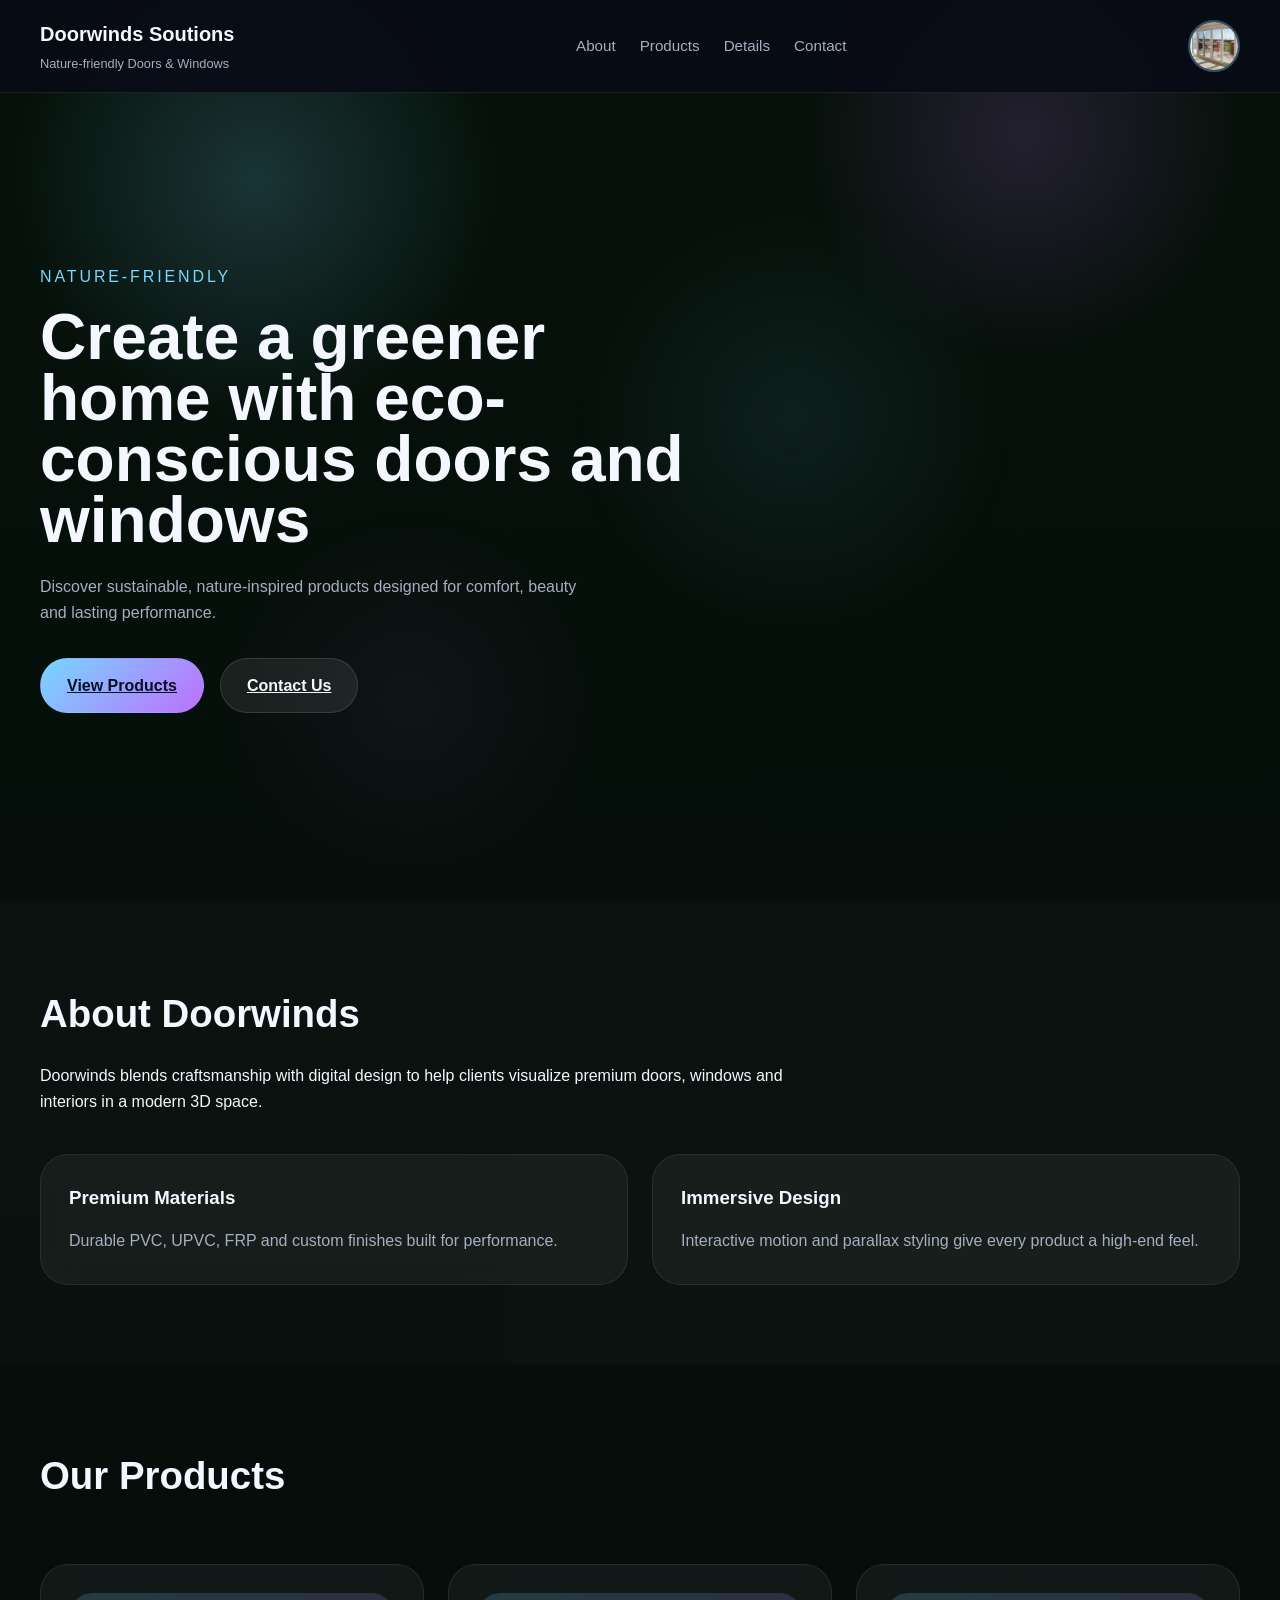
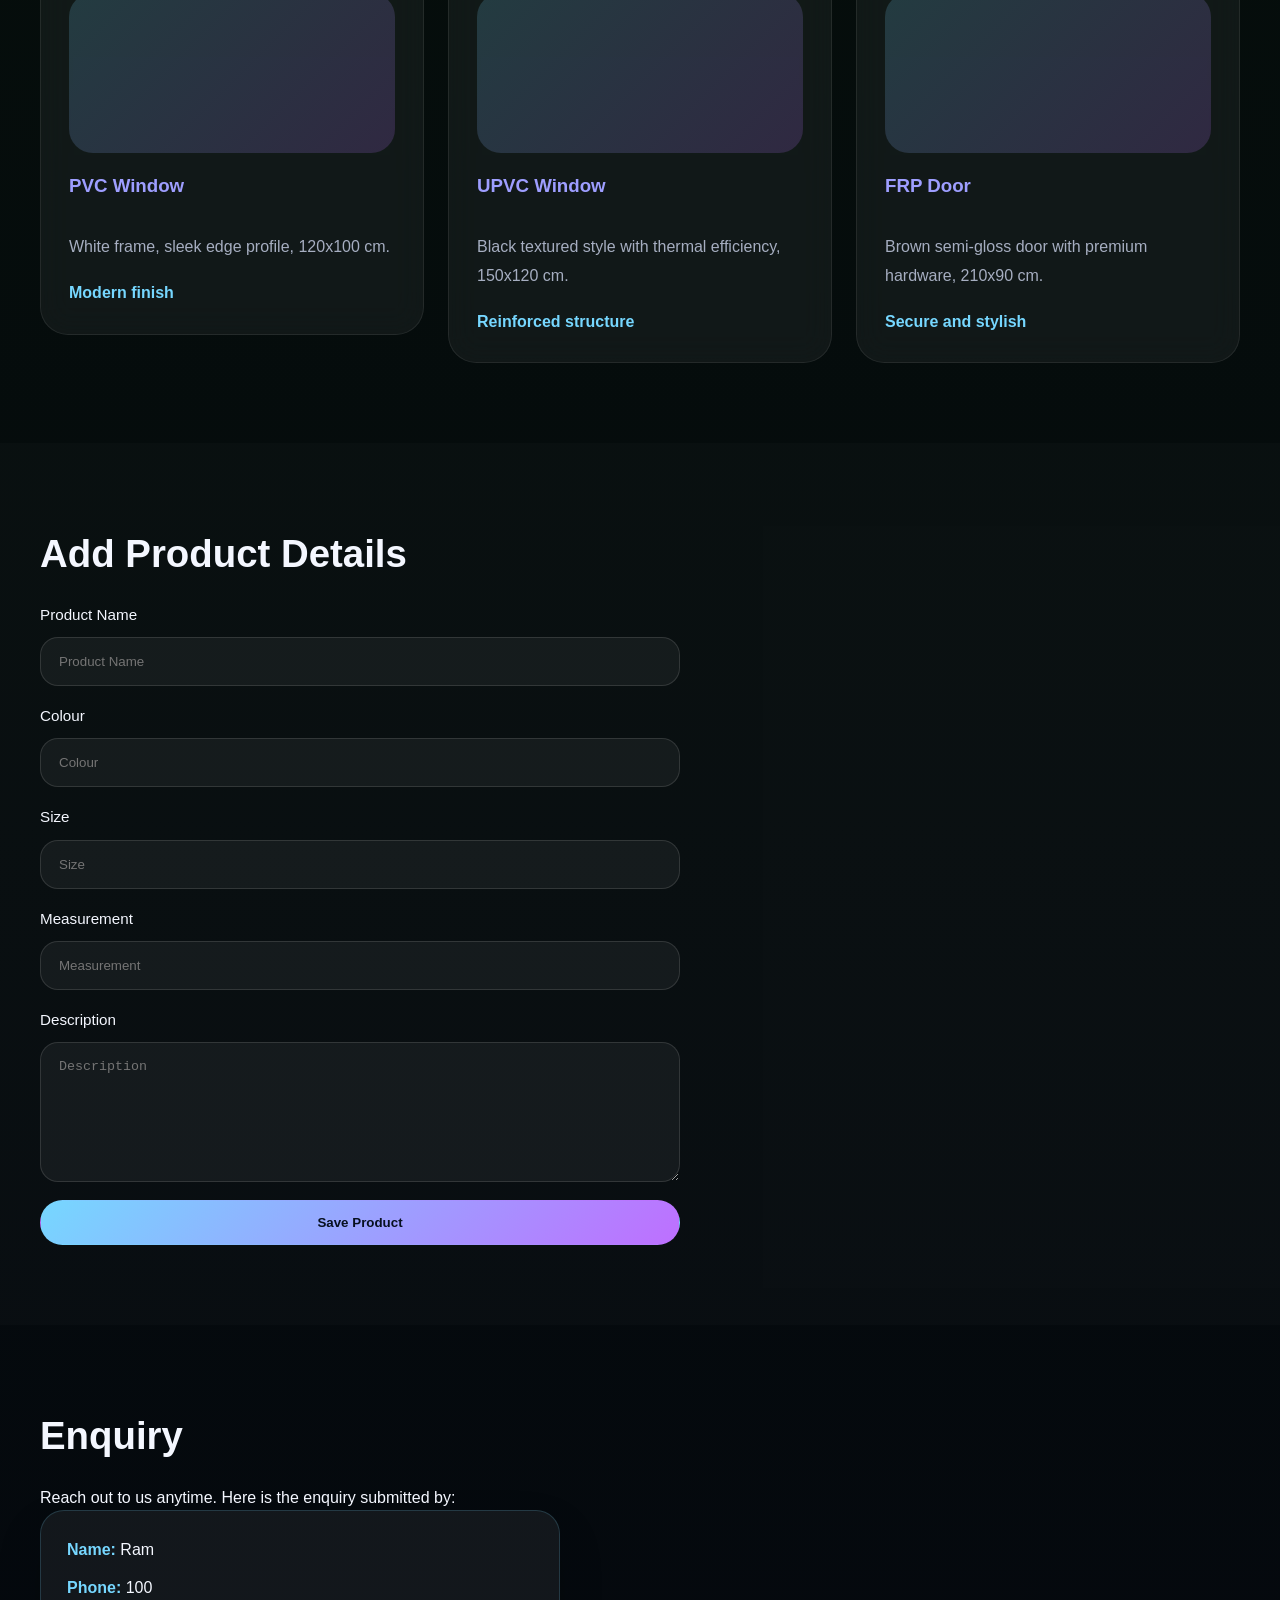
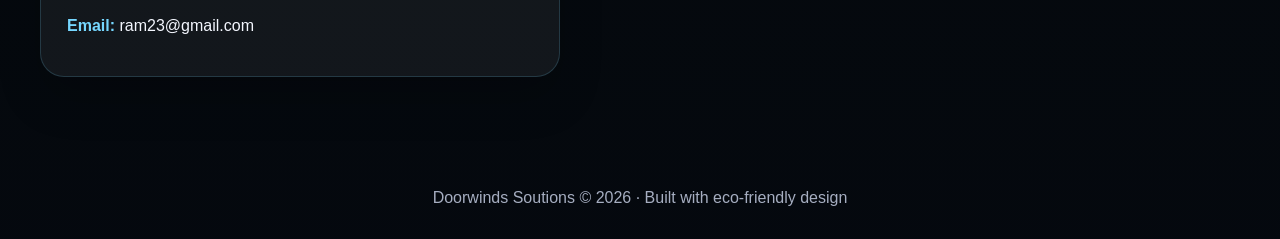
==== index.html @ 12e2d7cf "Initial commit: Doorwinds website with images" ====
<!DOCTYPE html>
<html lang="en">
<head>
  <meta charset="UTF-8">
  <meta name="viewport" content="width=device-width, initial-scale=1.0">
  <title>Doorwinds Soutions</title>
  <link rel="stylesheet" href="style.css">
</head>
<body>
  <header class="topbar">
    <div class="brand">
      <span>Doorwinds Soutions</span>
      <small>Nature-friendly Doors & Windows</small>
    </div>
    <nav>
      <a href="#about">About</a>
      <a href="#products">Products</a>
      <a href="#details">Details</a>
      <a href="#contact">Contact</a>
    </nav>
    <div class="header-image">
      <img src="upvc.jpg" alt="Profile image">
    </div>
  </header>

  <main>
    <section class="hero" id="home">
      <div class="hero-content">
        <p>Nature-friendly</p>
        <h1>Create a greener home with eco-conscious doors and windows</h1>
        <p class="hero-copy">Discover sustainable, nature-inspired products designed for comfort, beauty and lasting performance.</p>
        <div class="hero-actions">
          <a href="#products" class="button primary">View Products</a>
          <a href="#details" class="button secondary">Contact Us</a>
        </div>
      </div>
    </section>

    <section class="panel" id="about">
      <div class="panel-text">
        <h2>About Doorwinds</h2>
        <p>Doorwinds blends craftsmanship with digital design to help clients visualize premium doors, windows and interiors in a modern 3D space.</p>
      </div>
      <div class="panel-cards">
        <article class="info-card">
          <h3>Premium Materials</h3>
          <p>Durable PVC, UPVC, FRP and custom finishes built for performance.</p>
        </article>
        <article class="info-card">
          <h3>Immersive Design</h3>
          <p>Interactive motion and parallax styling give every product a high-end feel.</p>
        </article>
      </div>
    </section>

    <section class="panel" id="products">
      <h2>Our Products</h2>
      <div class="product-grid">
        <a class="product-card-link" href="product-details.html#pvc-window">
          <article class="product-card">
            <div class="product-surface"></div>
            <h3>PVC Window</h3>
            <p>White frame, sleek edge profile, 120x100 cm.</p>
            <span>Modern finish</span>
          </article>
        </a>
        <a class="product-card-link" href="product-details.html#upvc-window">
          <article class="product-card">
            <div class="product-surface"></div>
            <h3>UPVC Window</h3>
            <p>Black textured style with thermal efficiency, 150x120 cm.</p>
            <span>Reinforced structure</span>
          </article>
        </a>
        <a class="product-card-link" href="product-details.html#frp-door">
          <article class="product-card">
            <div class="product-surface"></div>
            <h3>FRP Door</h3>
            <p>Brown semi-gloss door with premium hardware, 210x90 cm.</p>
            <span>Secure and stylish</span>
          </article>
        </a>
      </div>
    </section>

    <section class="panel" id="details">
      <div class="form-panel">
        <h2>Add Product Details</h2>
        <form>
          <label>
            Product Name
            <input type="text" placeholder="Product Name">
          </label>
          <label>
            Colour
            <input type="text" placeholder="Colour">
          </label>
          <label>
            Size
            <input type="text" placeholder="Size">
          </label>
          <label>
            Measurement
            <input type="text" placeholder="Measurement">
          </label>
          <label>
            Description
            <textarea placeholder="Description"></textarea>
          </label>
          <button type="submit" class="button primary">Save Product</button>
        </form>
      </div>
    </section>

    <section class="panel" id="enquiry">
      <div class="form-panel">
        <h2>Enquiry</h2>
        <p>Reach out to us anytime. Here is the enquiry submitted by:</p>
        <div class="enquiry-card">
          <p><strong>Name:</strong> Ram</p>
          <p><strong>Phone:</strong> 100</p>
          <p><strong>Email:</strong> ram23@gmail.com</p>
        </div>
      </div>
    </section>
  </main>

  <footer id="contact">
    <p>Doorwinds Soutions © 2026 · Built with eco-friendly design</p>
  </footer>
</body>
</html>
---- style.css ----
﻿* {
  margin: 0;
  padding: 0;
  box-sizing: border-box;
}

:root {
  color-scheme: dark;
  font-family: Inter, Arial, sans-serif;
  --bg: #090b14;
  --bg-soft: rgba(24, 28, 46, 0.85);
  --text: #f4f7ff;
  --muted: #a6aec1;
  --primary: #76d7ff;
  --primary-soft: rgba(118, 215, 255, 0.18);
  --accent: #be6fff;
}

body {
  min-height: 100vh;
  background: linear-gradient(180deg, rgba(4, 17, 8, 0.86), rgba(4, 8, 14, 0.96)),
    url("https://images.unsplash.com/photo-1501785888041-af3ef285b470?auto=format&fit=crop&w=1600&q=80") center/cover fixed no-repeat;
  color: var(--text);
  line-height: 1.6;
}

body::before {
  content: "";
  position: fixed;
  inset: 0;
  background: radial-gradient(circle at 20% 20%, rgba(118, 215, 255, 0.18), transparent 20%),
    radial-gradient(circle at 80% 15%, rgba(190, 111, 255, 0.16), transparent 18%);
  pointer-events: none;
}

.topbar {
  position: sticky;
  top: 0;
  z-index: 20;
  display: flex;
  justify-content: space-between;
  align-items: center;
  padding: 18px 40px;
  background: rgba(8, 11, 22, 0.88);
  backdrop-filter: blur(18px);
  border-bottom: 1px solid rgba(255, 255, 255, 0.08);
}

.brand span {
  font-size: 1.25rem;
  font-weight: 700;
}

.brand small {
  display: block;
  margin-top: 4px;
  color: var(--muted);
  font-size: 0.8rem;
}

nav {
  display: flex;
  gap: 24px;
  flex-wrap: wrap;
}

nav a {
  color: var(--muted);
  text-decoration: none;
  font-size: 0.95rem;
  transition: color 0.2s ease;
}

.header-image {
  display: flex;
  align-items: center;
  justify-content: center;
}

.header-image img {
  width: 52px;
  height: 52px;
  border-radius: 50%;
  object-fit: cover;
  border: 2px solid rgba(118, 215, 255, 0.34);
}

nav a:hover {
  color: var(--text);
}

main {
  overflow: hidden;
}

.hero {
  display: grid;
  grid-template-columns: 1fr;
  gap: 24px;
  align-items: center;
  min-height: calc(100vh - 90px);
  padding: 60px 40px 80px;
  position: relative;
}

.hero::after {
  content: "";
  position: absolute;
  inset: 0;
  pointer-events: none;
  background: radial-gradient(circle at 62% 40%, rgba(118, 215, 255, 0.08), transparent 24%),
    radial-gradient(circle at 32% 75%, rgba(190, 111, 255, 0.06), transparent 18%);
}

.hero-content {
  position: relative;
  z-index: 1;
  max-width: 720px;
}

.hero p:first-of-type {
  color: var(--primary);
  text-transform: uppercase;
  letter-spacing: 0.18em;
  margin-bottom: 18px;
}

.hero h1 {
  font-size: clamp(3rem, 5vw, 5.5rem);
  line-height: 0.95;
  max-width: 680px;
  margin-bottom: 24px;
}

.hero-copy {
  max-width: 560px;
  color: var(--muted);
  margin-bottom: 32px;
}

.hero-actions {
  display: flex;
  gap: 16px;
  flex-wrap: wrap;
}

.button {
  display: inline-flex;
  align-items: center;
  justify-content: center;
  padding: 14px 26px;
  border-radius: 999px;
  font-weight: 600;
  border: 1px solid transparent;
  transition: transform 0.25s ease, background-color 0.25s ease, border-color 0.25s ease;
}

.button:hover {
  transform: translateY(-1px);
}

.primary {
  background: linear-gradient(135deg, var(--primary), var(--accent));
  color: #07101f;
}

.secondary {
  background: rgba(255, 255, 255, 0.08);
  border-color: rgba(255, 255, 255, 0.12);
  color: var(--text);
}

  }
  50% {
    transform: rotateX(-20deg) rotateY(395deg);
  }
  100% {
    transform: rotateX(-20deg) rotateY(35deg);
  }
}
.face.back   { transform: rotateY(180deg) translateZ(180px); }
.face.right  { transform: rotateY(90deg) translateZ(180px); }
.face.left   { transform: rotateY(-90deg) translateZ(180px); }
.face.top    { transform: rotateX(90deg) translateZ(180px); }
.face.bottom { transform: rotateX(-90deg) translateZ(180px); }

.glow {
  position: absolute;
  inset: 40px;
  border-radius: 40px;
  background: radial-gradient(circle, rgba(118, 215, 255, 0.2), transparent 55%);
  filter: blur(30px);
  pointer-events: none;
}

.panel {
  padding: 80px 40px;
  display: grid;
  gap: 40px;
  position: relative;
}

.panel:nth-of-type(even) {
  background: rgba(255, 255, 255, 0.02);
}

.panel h2 {
  font-size: clamp(2rem, 3vw, 3rem);
  margin-bottom: 18px;
}

.panel-text {
  max-width: 760px;
}

.panel-cards {
  display: grid;
  gap: 24px;
  grid-template-columns: repeat(auto-fit, minmax(240px, 1fr));
}

.info-card,
.product-card {
  background: rgba(255, 255, 255, 0.05);
  border: 1px solid rgba(255, 255, 255, 0.08);
  border-radius: 28px;
  padding: 28px;
  backdrop-filter: blur(16px);
  transition: transform 0.3s ease, border-color 0.3s ease, box-shadow 0.3s ease;
}

.info-card:hover,
.product-card:hover {
  transform: translateY(-10px);
  border-color: rgba(118, 215, 255, 0.28);
  box-shadow: 0 30px 60px rgba(5, 6, 17, 0.3);
}

.info-card h3,
.product-card h3 {
  margin-bottom: 14px;
}

.info-card p,
.product-card p {
  color: var(--muted);
  line-height: 1.8;
}

.product-grid {
  display: grid;
  grid-template-columns: repeat(auto-fit, minmax(240px, 1fr));
  gap: 24px;
}

.product-card {
  min-height: 260px;
  display: grid;
  gap: 18px;
}

.product-surface {
  height: 160px;
  border-radius: 24px;
  background: linear-gradient(135deg, rgba(118, 215, 255, 0.18), rgba(190, 111, 255, 0.18));
}

.product-card span {
  display: inline-block;
  color: var(--primary);
  font-weight: 700;
}

.form-panel {
  max-width: 640px;
}

.form-panel form {
  display: grid;
  gap: 18px;
}

label {
  display: grid;
  gap: 10px;
  color: var(--text);
  font-size: 0.95rem;
}

input,
textarea {
  width: 100%;
  border: 1px solid rgba(255, 255, 255, 0.12);
  background: rgba(255, 255, 255, 0.05);
  border-radius: 18px;
  color: var(--text);
  padding: 16px 18px;
  resize: vertical;
}

textarea {
  min-height: 140px;
}

.enquiry-card {
  background: rgba(255, 255, 255, 0.06);
  border: 1px solid rgba(118, 215, 255, 0.18);
  border-radius: 24px;
  padding: 26px;
  max-width: 520px;
  color: var(--text);
  box-shadow: 0 22px 44px rgba(0, 0, 0, 0.18);
}

.enquiry-card p {
  margin-bottom: 12px;
  font-size: 1rem;
}

.enquiry-card p strong {
  color: var(--primary);
}

input:focus,
textarea:focus {
  outline: 1px solid rgba(118, 215, 255, 0.45);
  outline-offset: 2px;
}

footer {
  padding: 28px 40px;
  text-align: center;
  color: var(--muted);
}

@media (max-width: 980px) {
  .hero {
    grid-template-columns: 1fr;
    padding-top: 36px;
  }

  .hero-actions {
    justify-content: stretch;
  }
}

@media (max-width: 680px) {
  .topbar {
    flex-direction: column;
    gap: 16px;
    padding: 20px;
  }

  .hero {
    padding: 40px 20px 60px;
  }

  .scene {
    min-height: 420px;
  }

  nav {
    justify-content: center;
  }
}

.product-card-link {
  text-decoration: none;
}

.detail-panel {
  max-width: 880px;
  margin: 0 auto;
}

.detail-panel h3 {
  font-size: 2rem;
  margin-bottom: 16px;
}

.detail-panel p,
.detail-panel ul {
  color: var(--muted);
  line-height: 1.8;
}

.detail-panel ul {
  margin-top: 14px;
  padding-left: 20px;
}

.detail-panel li {
  margin-bottom: 10px;
}

.detail-panel .button.secondary {
  padding: 12px 24px;
}
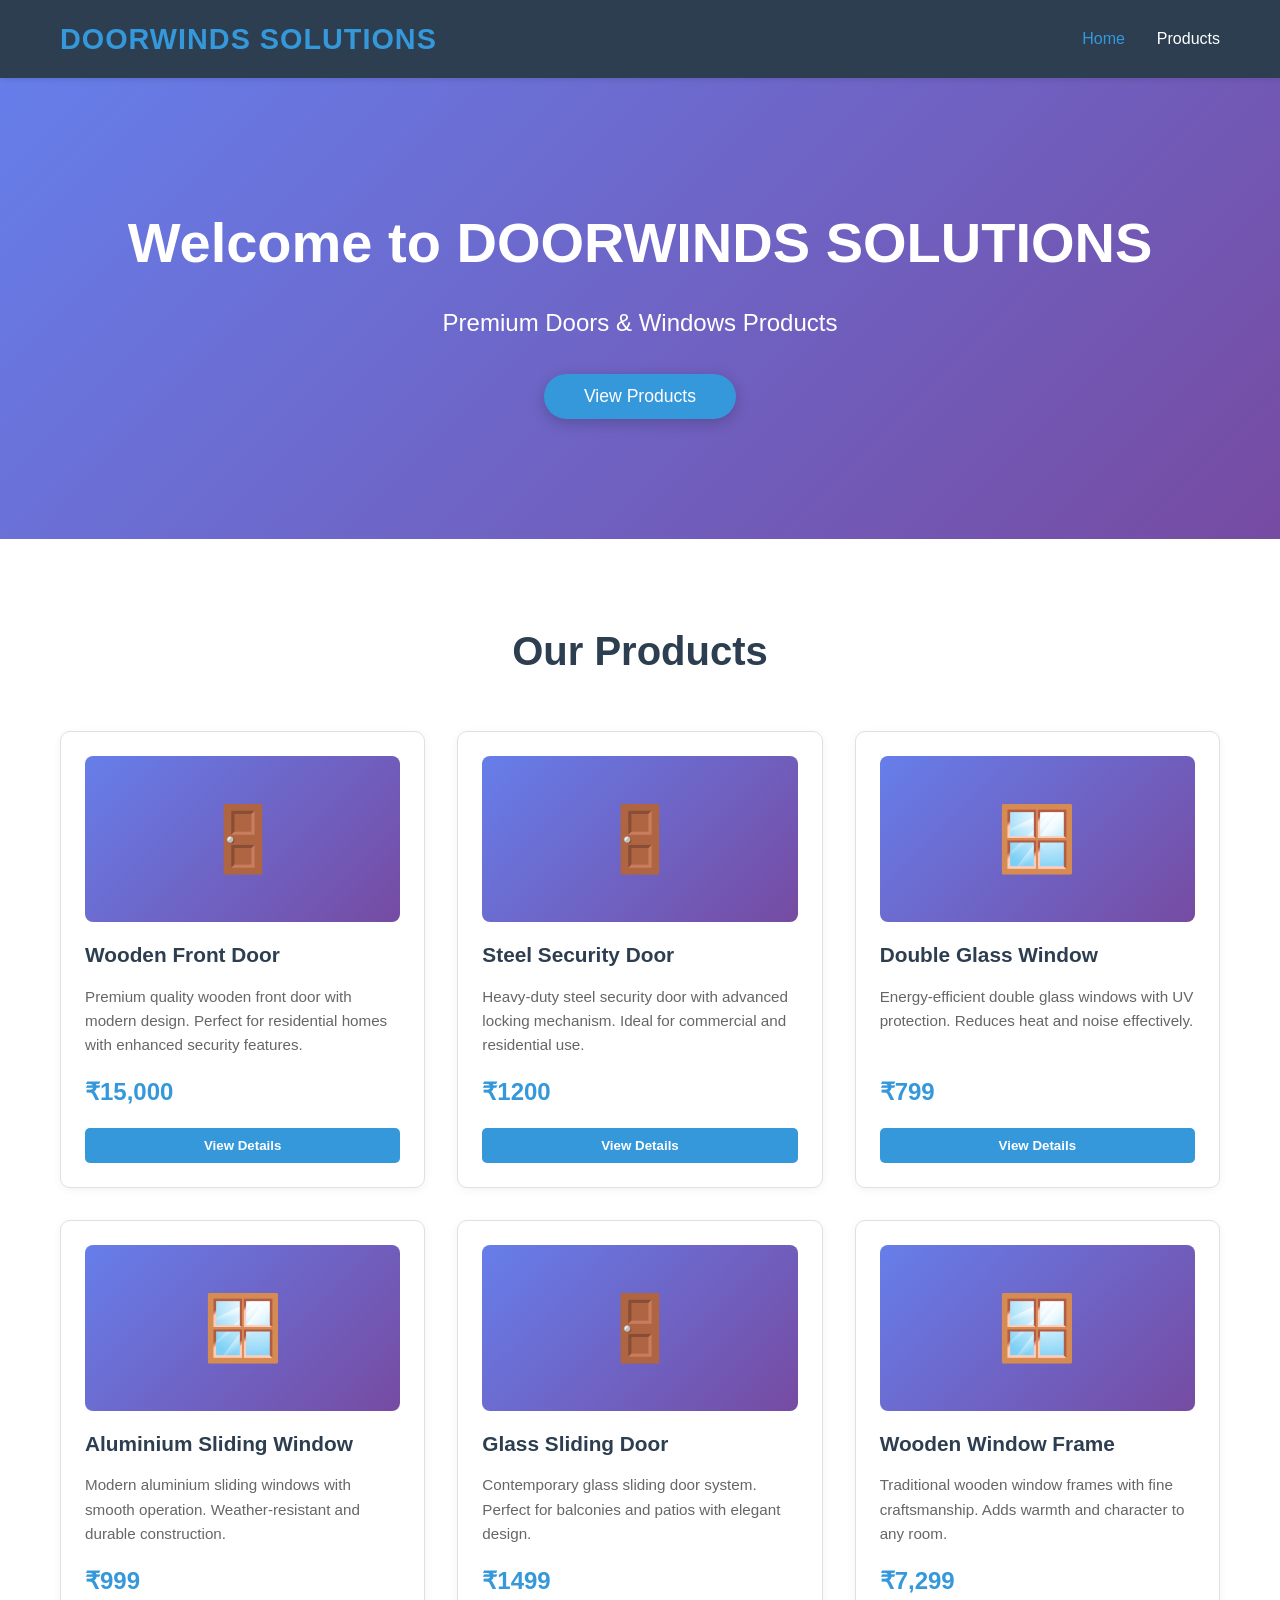
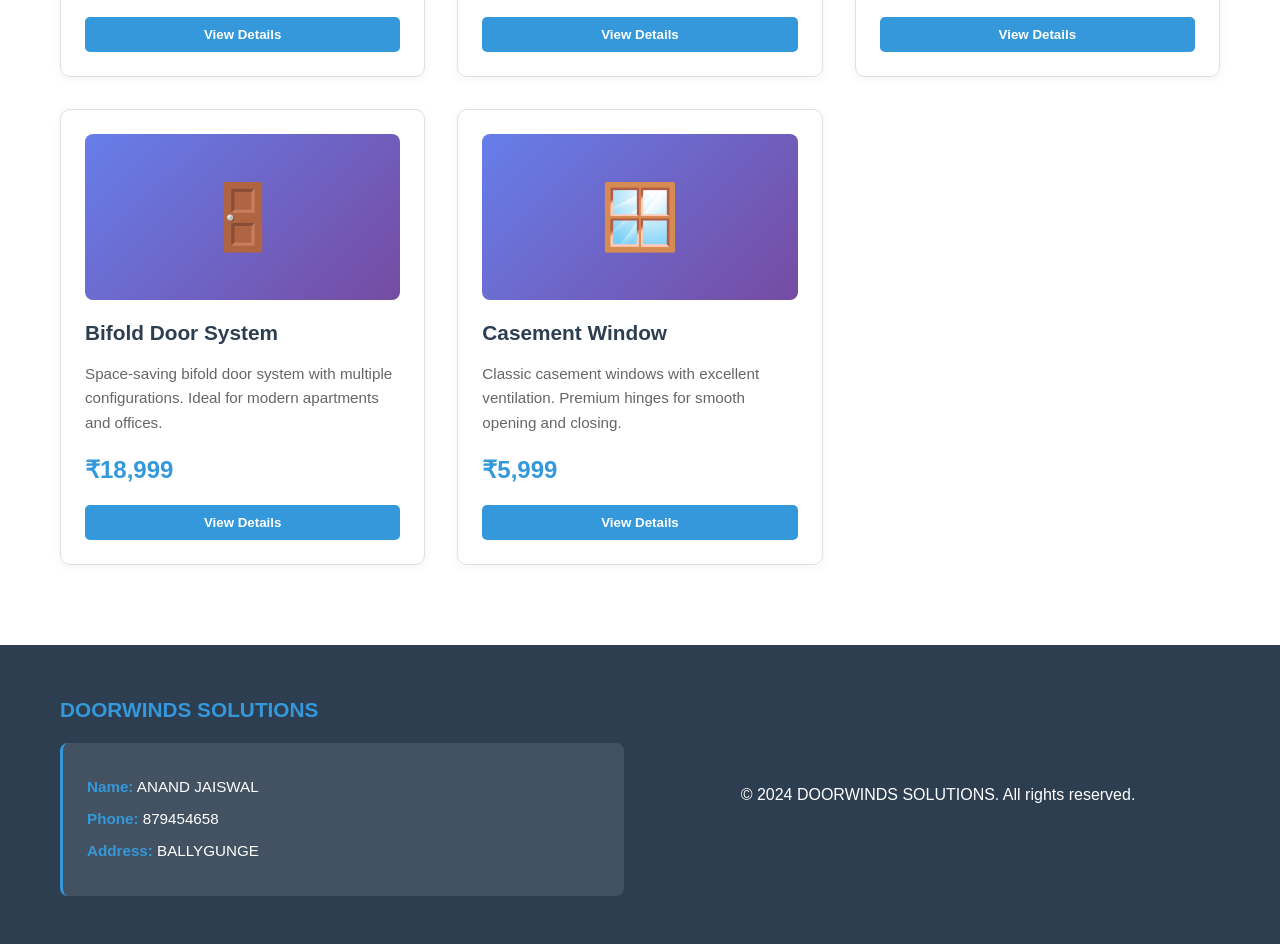
==== commit 5ea1b586: "Initial commit: DOORWINDS SOLUTIONS website with products catalog" ====
--- a/index.html
+++ b/index.html
@@ -1,132 +1,132 @@
 <!DOCTYPE html>
 <html lang="en">
 <head>
-  <meta charset="UTF-8">
-  <meta name="viewport" content="width=device-width, initial-scale=1.0">
-  <title>Doorwinds Soutions</title>
-  <link rel="stylesheet" href="style.css">
+    <meta charset="UTF-8">
+    <meta name="viewport" content="width=device-width, initial-scale=1.0">
+    <title>DOORWINDS SOLUTIONS - Products</title>
+    <link rel="stylesheet" href="style.css">
 </head>
 <body>
-  <header class="topbar">
-    <div class="brand">
-      <span>Doorwinds Soutions</span>
-      <small>Nature-friendly Doors & Windows</small>
-    </div>
-    <nav>
-      <a href="#about">About</a>
-      <a href="#products">Products</a>
-      <a href="#details">Details</a>
-      <a href="#contact">Contact</a>
+    <!-- Navigation Bar -->
+    <nav class="navbar">
+        <div class="container">
+            <div class="logo">DOORWINDS SOLUTIONS</div>
+            <ul class="nav-menu">
+                <li><a href="#home" class="nav-link active">Home</a></li>
+                <li><a href="#products" class="nav-link">Products</a></li>
+            </ul>
+            <div class="hamburger">
+                <span></span>
+                <span></span>
+                <span></span>
+            </div>
+        </div>
     </nav>
-    <div class="header-image">
-      <img src="upvc.jpg" alt="Profile image">
-    </div>
-  </header>
 
-  <main>
-    <section class="hero" id="home">
-      <div class="hero-content">
-        <p>Nature-friendly</p>
-        <h1>Create a greener home with eco-conscious doors and windows</h1>
-        <p class="hero-copy">Discover sustainable, nature-inspired products designed for comfort, beauty and lasting performance.</p>
-        <div class="hero-actions">
-          <a href="#products" class="button primary">View Products</a>
-          <a href="#details" class="button secondary">Contact Us</a>
+    <!-- Hero Section -->
+    <section id="home" class="hero">
+        <div class="hero-content">
+            <h1>Welcome to DOORWINDS SOLUTIONS</h1>
+            <p>Premium Doors & Windows Products</p>
+            <button class="cta-button">View Products</button>
         </div>
-      </div>
     </section>
 
-    <section class="panel" id="about">
-      <div class="panel-text">
-        <h2>About Doorwinds</h2>
-        <p>Doorwinds blends craftsmanship with digital design to help clients visualize premium doors, windows and interiors in a modern 3D space.</p>
-      </div>
-      <div class="panel-cards">
-        <article class="info-card">
-          <h3>Premium Materials</h3>
-          <p>Durable PVC, UPVC, FRP and custom finishes built for performance.</p>
-        </article>
-        <article class="info-card">
-          <h3>Immersive Design</h3>
-          <p>Interactive motion and parallax styling give every product a high-end feel.</p>
-        </article>
-      </div>
+    <!-- Products Section -->
+    <section id="products" class="products">
+        <div class="container">
+            <h2>Our Products</h2>
+            <div class="products-grid">
+                <!-- Product 1 -->
+                <div class="product-card">
+                    <div class="product-image">🚪</div>
+                    <h3>Wooden Front Door</h3>
+                    <p class="product-description">Premium quality wooden front door with modern design. Perfect for residential homes with enhanced security features.</p>
+                    <p class="product-price">₹15,000</p>
+                    <button class="product-btn">View Details</button>
+                </div>
+
+                <!-- Product 2 -->
+                <div class="product-card">
+                    <div class="product-image">🚪</div>
+                    <h3>Steel Security Door</h3>
+                    <p class="product-description">Heavy-duty steel security door with advanced locking mechanism. Ideal for commercial and residential use.</p>
+                    <p class="product-price">₹1200</p>
+                    <button class="product-btn">View Details</button>
+                </div>
+
+                <!-- Product 3 -->
+                <div class="product-card">
+                    <div class="product-image">🪟</div>
+                    <h3>Double Glass Window</h3>
+                    <p class="product-description">Energy-efficient double glass windows with UV protection. Reduces heat and noise effectively.</p>
+                    <p class="product-price">₹799</p>
+                    <button class="product-btn">View Details</button>
+                </div>
+
+                <!-- Product 4 -->
+                <div class="product-card">
+                    <div class="product-image">🪟</div>
+                    <h3>Aluminium Sliding Window</h3>
+                    <p class="product-description">Modern aluminium sliding windows with smooth operation. Weather-resistant and durable construction.</p>
+                    <p class="product-price">₹999</p>
+                    <button class="product-btn">View Details</button>
+                </div>
+
+                <!-- Product 5 -->
+                <div class="product-card">
+                    <div class="product-image">🚪</div>
+                    <h3>Glass Sliding Door</h3>
+                    <p class="product-description">Contemporary glass sliding door system. Perfect for balconies and patios with elegant design.</p>
+                    <p class="product-price">₹1499</p>
+                    <button class="product-btn">View Details</button>
+                </div>
+
+                <!-- Product 6 -->
+                <div class="product-card">
+                    <div class="product-image">🪟</div>
+                    <h3>Wooden Window Frame</h3>
+                    <p class="product-description">Traditional wooden window frames with fine craftsmanship. Adds warmth and character to any room.</p>
+                    <p class="product-price">₹7,299</p>
+                    <button class="product-btn">View Details</button>
+                </div>
+
+                <!-- Product 7 -->
+                <div class="product-card">
+                    <div class="product-image">🚪</div>
+                    <h3>Bifold Door System</h3>
+                    <p class="product-description">Space-saving bifold door system with multiple configurations. Ideal for modern apartments and offices.</p>
+                    <p class="product-price">₹18,999</p>
+                    <button class="product-btn">View Details</button>
+                </div>
+
+                <!-- Product 8 -->
+                <div class="product-card">
+                    <div class="product-image">🪟</div>
+                    <h3>Casement Window</h3>
+                    <p class="product-description">Classic casement windows with excellent ventilation. Premium hinges for smooth opening and closing.</p>
+                    <p class="product-price">₹5,999</p>
+                    <button class="product-btn">View Details</button>
+                </div>
+            </div>
+        </div>
     </section>
 
-    <section class="panel" id="products">
-      <h2>Our Products</h2>
-      <div class="product-grid">
-        <a class="product-card-link" href="product-details.html#pvc-window">
-          <article class="product-card">
-            <div class="product-surface"></div>
-            <h3>PVC Window</h3>
-            <p>White frame, sleek edge profile, 120x100 cm.</p>
-            <span>Modern finish</span>
-          </article>
-        </a>
-        <a class="product-card-link" href="product-details.html#upvc-window">
-          <article class="product-card">
-            <div class="product-surface"></div>
-            <h3>UPVC Window</h3>
-            <p>Black textured style with thermal efficiency, 150x120 cm.</p>
-            <span>Reinforced structure</span>
-          </article>
-        </a>
-        <a class="product-card-link" href="product-details.html#frp-door">
-          <article class="product-card">
-            <div class="product-surface"></div>
-            <h3>FRP Door</h3>
-            <p>Brown semi-gloss door with premium hardware, 210x90 cm.</p>
-            <span>Secure and stylish</span>
-          </article>
-        </a>
-      </div>
-    </section>
+    <!-- Footer -->
+    <footer class="footer">
+        <div class="container footer-content">
+            <div class="footer-info">
+                <h3>DOORWINDS SOLUTIONS</h3>
+                <div class="personal-details">
+                    <p><strong>Name:</strong> ANAND JAISWAL</p>
+                    <p><strong>Phone:</strong> 879454658</p>
+                    <p><strong>Address:</strong> BALLYGUNGE</p>
+                </div>
+            </div>
+            <p class="copyright">&copy; 2024 DOORWINDS SOLUTIONS. All rights reserved.</p>
+        </div>
+    </footer>
 
-    <section class="panel" id="details">
-      <div class="form-panel">
-        <h2>Add Product Details</h2>
-        <form>
-          <label>
-            Product Name
-            <input type="text" placeholder="Product Name">
-          </label>
-          <label>
-            Colour
-            <input type="text" placeholder="Colour">
-          </label>
-          <label>
-            Size
-            <input type="text" placeholder="Size">
-          </label>
-          <label>
-            Measurement
-            <input type="text" placeholder="Measurement">
-          </label>
-          <label>
-            Description
-            <textarea placeholder="Description"></textarea>
-          </label>
-          <button type="submit" class="button primary">Save Product</button>
-        </form>
-      </div>
-    </section>
-
-    <section class="panel" id="enquiry">
-      <div class="form-panel">
-        <h2>Enquiry</h2>
-        <p>Reach out to us anytime. Here is the enquiry submitted by:</p>
-        <div class="enquiry-card">
-          <p><strong>Name:</strong> Ram</p>
-          <p><strong>Phone:</strong> 100</p>
-          <p><strong>Email:</strong> ram23@gmail.com</p>
-        </div>
-      </div>
-    </section>
-  </main>
-
-  <footer id="contact">
-    <p>Doorwinds Soutions © 2026 · Built with eco-friendly design</p>
-  </footer>
+    <script src="script.js"></script>
 </body>
-</html>+</html>
--- a/style.css
+++ b/style.css
@@ -1,398 +1,349 @@
-﻿* {
-  margin: 0;
-  padding: 0;
-  box-sizing: border-box;
-}
-
-:root {
-  color-scheme: dark;
-  font-family: Inter, Arial, sans-serif;
-  --bg: #090b14;
-  --bg-soft: rgba(24, 28, 46, 0.85);
-  --text: #f4f7ff;
-  --muted: #a6aec1;
-  --primary: #76d7ff;
-  --primary-soft: rgba(118, 215, 255, 0.18);
-  --accent: #be6fff;
+﻿/* General Styles */
+* {
+    margin: 0;
+    padding: 0;
+    box-sizing: border-box;
 }
 
 body {
-  min-height: 100vh;
-  background: linear-gradient(180deg, rgba(4, 17, 8, 0.86), rgba(4, 8, 14, 0.96)),
-    url("https://images.unsplash.com/photo-1501785888041-af3ef285b470?auto=format&fit=crop&w=1600&q=80") center/cover fixed no-repeat;
-  color: var(--text);
-  line-height: 1.6;
-}
-
-body::before {
-  content: "";
-  position: fixed;
-  inset: 0;
-  background: radial-gradient(circle at 20% 20%, rgba(118, 215, 255, 0.18), transparent 20%),
-    radial-gradient(circle at 80% 15%, rgba(190, 111, 255, 0.16), transparent 18%);
-  pointer-events: none;
-}
-
-.topbar {
-  position: sticky;
-  top: 0;
-  z-index: 20;
-  display: flex;
-  justify-content: space-between;
-  align-items: center;
-  padding: 18px 40px;
-  background: rgba(8, 11, 22, 0.88);
-  backdrop-filter: blur(18px);
-  border-bottom: 1px solid rgba(255, 255, 255, 0.08);
-}
-
-.brand span {
-  font-size: 1.25rem;
-  font-weight: 700;
-}
-
-.brand small {
-  display: block;
-  margin-top: 4px;
-  color: var(--muted);
-  font-size: 0.8rem;
-}
-
-nav {
-  display: flex;
-  gap: 24px;
-  flex-wrap: wrap;
-}
-
-nav a {
-  color: var(--muted);
-  text-decoration: none;
-  font-size: 0.95rem;
-  transition: color 0.2s ease;
-}
-
-.header-image {
-  display: flex;
-  align-items: center;
-  justify-content: center;
-}
-
-.header-image img {
-  width: 52px;
-  height: 52px;
-  border-radius: 50%;
-  object-fit: cover;
-  border: 2px solid rgba(118, 215, 255, 0.34);
-}
-
-nav a:hover {
-  color: var(--text);
-}
-
-main {
-  overflow: hidden;
-}
-
+    font-family: 'Segoe UI', Tahoma, Geneva, Verdana, sans-serif;
+    line-height: 1.6;
+    color: #333;
+    background-color: #f8f9fa;
+}
+
+.container {
+    max-width: 1200px;
+    margin: 0 auto;
+    padding: 0 20px;
+}
+
+/* Navigation Bar */
+.navbar {
+    background-color: #2c3e50;
+    color: white;
+    padding: 1rem 0;
+    position: sticky;
+    top: 0;
+    z-index: 100;
+    box-shadow: 0 2px 5px rgba(0, 0, 0, 0.1);
+}
+
+.navbar .container {
+    display: flex;
+    justify-content: space-between;
+    align-items: center;
+}
+
+.logo {
+    font-size: 1.8rem;
+    font-weight: bold;
+    letter-spacing: 1px;
+    color: #3498db;
+}
+
+.nav-menu {
+    display: flex;
+    list-style: none;
+    gap: 2rem;
+}
+
+.nav-link {
+    color: white;
+    text-decoration: none;
+    transition: color 0.3s ease;
+    font-weight: 500;
+}
+
+.nav-link:hover,
+.nav-link.active {
+    color: #3498db;
+}
+
+.hamburger {
+    display: none;
+    flex-direction: column;
+    cursor: pointer;
+}
+
+.hamburger span {
+    width: 25px;
+    height: 3px;
+    background-color: white;
+    margin: 5px 0;
+    transition: 0.3s;
+}
+
+/* Hero Section */
 .hero {
-  display: grid;
-  grid-template-columns: 1fr;
-  gap: 24px;
-  align-items: center;
-  min-height: calc(100vh - 90px);
-  padding: 60px 40px 80px;
-  position: relative;
-}
-
-.hero::after {
-  content: "";
-  position: absolute;
-  inset: 0;
-  pointer-events: none;
-  background: radial-gradient(circle at 62% 40%, rgba(118, 215, 255, 0.08), transparent 24%),
-    radial-gradient(circle at 32% 75%, rgba(190, 111, 255, 0.06), transparent 18%);
-}
-
-.hero-content {
-  position: relative;
-  z-index: 1;
-  max-width: 720px;
-}
-
-.hero p:first-of-type {
-  color: var(--primary);
-  text-transform: uppercase;
-  letter-spacing: 0.18em;
-  margin-bottom: 18px;
-}
-
-.hero h1 {
-  font-size: clamp(3rem, 5vw, 5.5rem);
-  line-height: 0.95;
-  max-width: 680px;
-  margin-bottom: 24px;
-}
-
-.hero-copy {
-  max-width: 560px;
-  color: var(--muted);
-  margin-bottom: 32px;
-}
-
-.hero-actions {
-  display: flex;
-  gap: 16px;
-  flex-wrap: wrap;
-}
-
-.button {
-  display: inline-flex;
-  align-items: center;
-  justify-content: center;
-  padding: 14px 26px;
-  border-radius: 999px;
-  font-weight: 600;
-  border: 1px solid transparent;
-  transition: transform 0.25s ease, background-color 0.25s ease, border-color 0.25s ease;
-}
-
-.button:hover {
-  transform: translateY(-1px);
-}
-
-.primary {
-  background: linear-gradient(135deg, var(--primary), var(--accent));
-  color: #07101f;
-}
-
-.secondary {
-  background: rgba(255, 255, 255, 0.08);
-  border-color: rgba(255, 255, 255, 0.12);
-  color: var(--text);
-}
-
-  }
-  50% {
-    transform: rotateX(-20deg) rotateY(395deg);
-  }
-  100% {
-    transform: rotateX(-20deg) rotateY(35deg);
-  }
-}
-.face.back   { transform: rotateY(180deg) translateZ(180px); }
-.face.right  { transform: rotateY(90deg) translateZ(180px); }
-.face.left   { transform: rotateY(-90deg) translateZ(180px); }
-.face.top    { transform: rotateX(90deg) translateZ(180px); }
-.face.bottom { transform: rotateX(-90deg) translateZ(180px); }
-
-.glow {
-  position: absolute;
-  inset: 40px;
-  border-radius: 40px;
-  background: radial-gradient(circle, rgba(118, 215, 255, 0.2), transparent 55%);
-  filter: blur(30px);
-  pointer-events: none;
-}
-
-.panel {
-  padding: 80px 40px;
-  display: grid;
-  gap: 40px;
-  position: relative;
-}
-
-.panel:nth-of-type(even) {
-  background: rgba(255, 255, 255, 0.02);
-}
-
-.panel h2 {
-  font-size: clamp(2rem, 3vw, 3rem);
-  margin-bottom: 18px;
-}
-
-.panel-text {
-  max-width: 760px;
-}
-
-.panel-cards {
-  display: grid;
-  gap: 24px;
-  grid-template-columns: repeat(auto-fit, minmax(240px, 1fr));
-}
-
-.info-card,
+    background: linear-gradient(135deg, #667eea 0%, #764ba2 100%);
+    color: white;
+    padding: 120px 20px;
+    text-align: center;
+}
+
+.hero-content h1 {
+    font-size: 3.5rem;
+    margin-bottom: 1rem;
+    animation: slideDown 0.8s ease-out;
+}
+
+.hero-content p {
+    font-size: 1.5rem;
+    margin-bottom: 2rem;
+    animation: slideUp 0.8s ease-out;
+}
+
+.cta-button {
+    background-color: #3498db;
+    color: white;
+    padding: 12px 40px;
+    font-size: 1.1rem;
+    border: none;
+    border-radius: 50px;
+    cursor: pointer;
+    transition: all 0.3s ease;
+    box-shadow: 0 4px 15px rgba(0, 0, 0, 0.2);
+}
+
+.cta-button:hover {
+    background-color: #2980b9;
+    transform: translateY(-3px);
+    box-shadow: 0 6px 20px rgba(0, 0, 0, 0.3);
+}
+
+/* Products Section */
+.products {
+    padding: 80px 20px;
+    background-color: white;
+}
+
+.products h2 {
+    text-align: center;
+    font-size: 2.5rem;
+    margin-bottom: 3rem;
+    color: #2c3e50;
+}
+
+.products-grid {
+    display: grid;
+    grid-template-columns: repeat(auto-fit, minmax(280px, 1fr));
+    gap: 2rem;
+}
+
 .product-card {
-  background: rgba(255, 255, 255, 0.05);
-  border: 1px solid rgba(255, 255, 255, 0.08);
-  border-radius: 28px;
-  padding: 28px;
-  backdrop-filter: blur(16px);
-  transition: transform 0.3s ease, border-color 0.3s ease, box-shadow 0.3s ease;
-}
-
-.info-card:hover,
+    background: white;
+    border: 1px solid #e0e0e0;
+    border-radius: 10px;
+    padding: 1.5rem;
+    transition: all 0.3s ease;
+    box-shadow: 0 2px 10px rgba(0, 0, 0, 0.05);
+    display: flex;
+    flex-direction: column;
+}
+
 .product-card:hover {
-  transform: translateY(-10px);
-  border-color: rgba(118, 215, 255, 0.28);
-  box-shadow: 0 30px 60px rgba(5, 6, 17, 0.3);
-}
-
-.info-card h3,
+    transform: translateY(-10px);
+    box-shadow: 0 10px 30px rgba(0, 0, 0, 0.1);
+    border-color: #3498db;
+}
+
+.product-image {
+    font-size: 4rem;
+    text-align: center;
+    margin-bottom: 1rem;
+    background: linear-gradient(135deg, #667eea 0%, #764ba2 100%);
+    padding: 2rem;
+    border-radius: 8px;
+}
+
 .product-card h3 {
-  margin-bottom: 14px;
-}
-
-.info-card p,
-.product-card p {
-  color: var(--muted);
-  line-height: 1.8;
-}
-
-.product-grid {
-  display: grid;
-  grid-template-columns: repeat(auto-fit, minmax(240px, 1fr));
-  gap: 24px;
-}
-
-.product-card {
-  min-height: 260px;
-  display: grid;
-  gap: 18px;
-}
-
-.product-surface {
-  height: 160px;
-  border-radius: 24px;
-  background: linear-gradient(135deg, rgba(118, 215, 255, 0.18), rgba(190, 111, 255, 0.18));
-}
-
-.product-card span {
-  display: inline-block;
-  color: var(--primary);
-  font-weight: 700;
-}
-
-.form-panel {
-  max-width: 640px;
-}
-
-.form-panel form {
-  display: grid;
-  gap: 18px;
-}
-
-label {
-  display: grid;
-  gap: 10px;
-  color: var(--text);
-  font-size: 0.95rem;
-}
-
-input,
-textarea {
-  width: 100%;
-  border: 1px solid rgba(255, 255, 255, 0.12);
-  background: rgba(255, 255, 255, 0.05);
-  border-radius: 18px;
-  color: var(--text);
-  padding: 16px 18px;
-  resize: vertical;
-}
-
-textarea {
-  min-height: 140px;
-}
-
-.enquiry-card {
-  background: rgba(255, 255, 255, 0.06);
-  border: 1px solid rgba(118, 215, 255, 0.18);
-  border-radius: 24px;
-  padding: 26px;
-  max-width: 520px;
-  color: var(--text);
-  box-shadow: 0 22px 44px rgba(0, 0, 0, 0.18);
-}
-
-.enquiry-card p {
-  margin-bottom: 12px;
-  font-size: 1rem;
-}
-
-.enquiry-card p strong {
-  color: var(--primary);
-}
-
-input:focus,
-textarea:focus {
-  outline: 1px solid rgba(118, 215, 255, 0.45);
-  outline-offset: 2px;
-}
-
-footer {
-  padding: 28px 40px;
-  text-align: center;
-  color: var(--muted);
-}
-
-@media (max-width: 980px) {
-  .hero {
-    grid-template-columns: 1fr;
-    padding-top: 36px;
-  }
-
-  .hero-actions {
-    justify-content: stretch;
-  }
-}
-
-@media (max-width: 680px) {
-  .topbar {
-    flex-direction: column;
-    gap: 16px;
-    padding: 20px;
-  }
-
-  .hero {
-    padding: 40px 20px 60px;
-  }
-
-  .scene {
-    min-height: 420px;
-  }
-
-  nav {
-    justify-content: center;
-  }
-}
-
-.product-card-link {
-  text-decoration: none;
-}
-
-.detail-panel {
-  max-width: 880px;
-  margin: 0 auto;
-}
-
-.detail-panel h3 {
-  font-size: 2rem;
-  margin-bottom: 16px;
-}
-
-.detail-panel p,
-.detail-panel ul {
-  color: var(--muted);
-  line-height: 1.8;
-}
-
-.detail-panel ul {
-  margin-top: 14px;
-  padding-left: 20px;
-}
-
-.detail-panel li {
-  margin-bottom: 10px;
-}
-
-.detail-panel .button.secondary {
-  padding: 12px 24px;
-}
+    color: #2c3e50;
+    margin-bottom: 0.8rem;
+    font-size: 1.3rem;
+}
+
+.product-description {
+    color: #666;
+    line-height: 1.6;
+    margin-bottom: 1rem;
+    font-size: 0.95rem;
+    flex-grow: 1;
+}
+
+.product-price {
+    font-size: 1.5rem;
+    font-weight: bold;
+    color: #3498db;
+    margin-bottom: 1rem;
+}
+
+.product-btn {
+    background-color: #3498db;
+    color: white;
+    padding: 10px 20px;
+    border: none;
+    border-radius: 5px;
+    cursor: pointer;
+    font-weight: bold;
+    transition: all 0.3s ease;
+    width: 100%;
+}
+
+.product-btn:hover {
+    background-color: #2980b9;
+    transform: translateY(-2px);
+}
+
+/* Footer */
+.footer {
+    background-color: #2c3e50;
+    color: white;
+    padding: 3rem 2rem;
+    text-align: center;
+}
+
+.footer .container {
+    display: flex;
+    justify-content: space-between;
+    align-items: center;
+    flex-wrap: wrap;
+    gap: 2rem;
+}
+
+.footer-content {
+    display: flex;
+    justify-content: space-between;
+    align-items: center;
+    flex-wrap: wrap;
+    gap: 2rem;
+}
+
+.footer-info {
+    text-align: left;
+    flex: 1;
+    min-width: 250px;
+}
+
+.footer-info h3 {
+    color: #3498db;
+    margin-bottom: 1rem;
+    font-size: 1.3rem;
+}
+
+.personal-details {
+    background: rgba(255, 255, 255, 0.1);
+    padding: 1.5rem;
+    border-radius: 8px;
+    border-left: 3px solid #3498db;
+}
+
+.personal-details p {
+    margin: 0.5rem 0;
+    font-size: 0.95rem;
+}
+
+.personal-details strong {
+    color: #3498db;
+}
+
+.copyright {
+    flex: 1;
+    text-align: center;
+}
+
+/* Animations */
+@keyframes slideDown {
+    from {
+        opacity: 0;
+        transform: translateY(-30px);
+    }
+    to {
+        opacity: 1;
+        transform: translateY(0);
+    }
+}
+
+@keyframes slideUp {
+    from {
+        opacity: 0;
+        transform: translateY(30px);
+    }
+    to {
+        opacity: 1;
+        transform: translateY(0);
+    }
+}
+
+/* Responsive Design */
+@media (max-width: 768px) {
+    .hamburger {
+        display: flex;
+    }
+
+    .nav-menu {
+        display: none;
+        position: absolute;
+        top: 60px;
+        left: 0;
+        right: 0;
+        background-color: #2c3e50;
+        flex-direction: column;
+        gap: 0;
+        padding: 2rem;
+        text-align: center;
+    }
+
+    .nav-menu.active {
+        display: flex;
+    }
+
+    .nav-link {
+        display: block;
+        padding: 1rem;
+    }
+
+    .hero-content h1 {
+        font-size: 2rem;
+    }
+
+    .hero-content p {
+        font-size: 1rem;
+    }
+
+    .products h2 {
+        font-size: 2rem;
+    }
+
+    .products-grid {
+        grid-template-columns: 1fr;
+    }
+
+    .footer-content {
+        flex-direction: column;
+        text-align: center;
+    }
+
+    .footer-info {
+        text-align: center;
+    }
+}
+
+@media (max-width: 480px) {
+    .products-grid {
+        grid-template-columns: 1fr;
+    }
+
+    .hero-content h1 {
+        font-size: 1.5rem;
+    }
+
+    .logo {
+        font-size: 1.2rem;
+    }
+
+    .product-image {
+        font-size: 3rem;
+        padding: 1.5rem;
+    }
+}
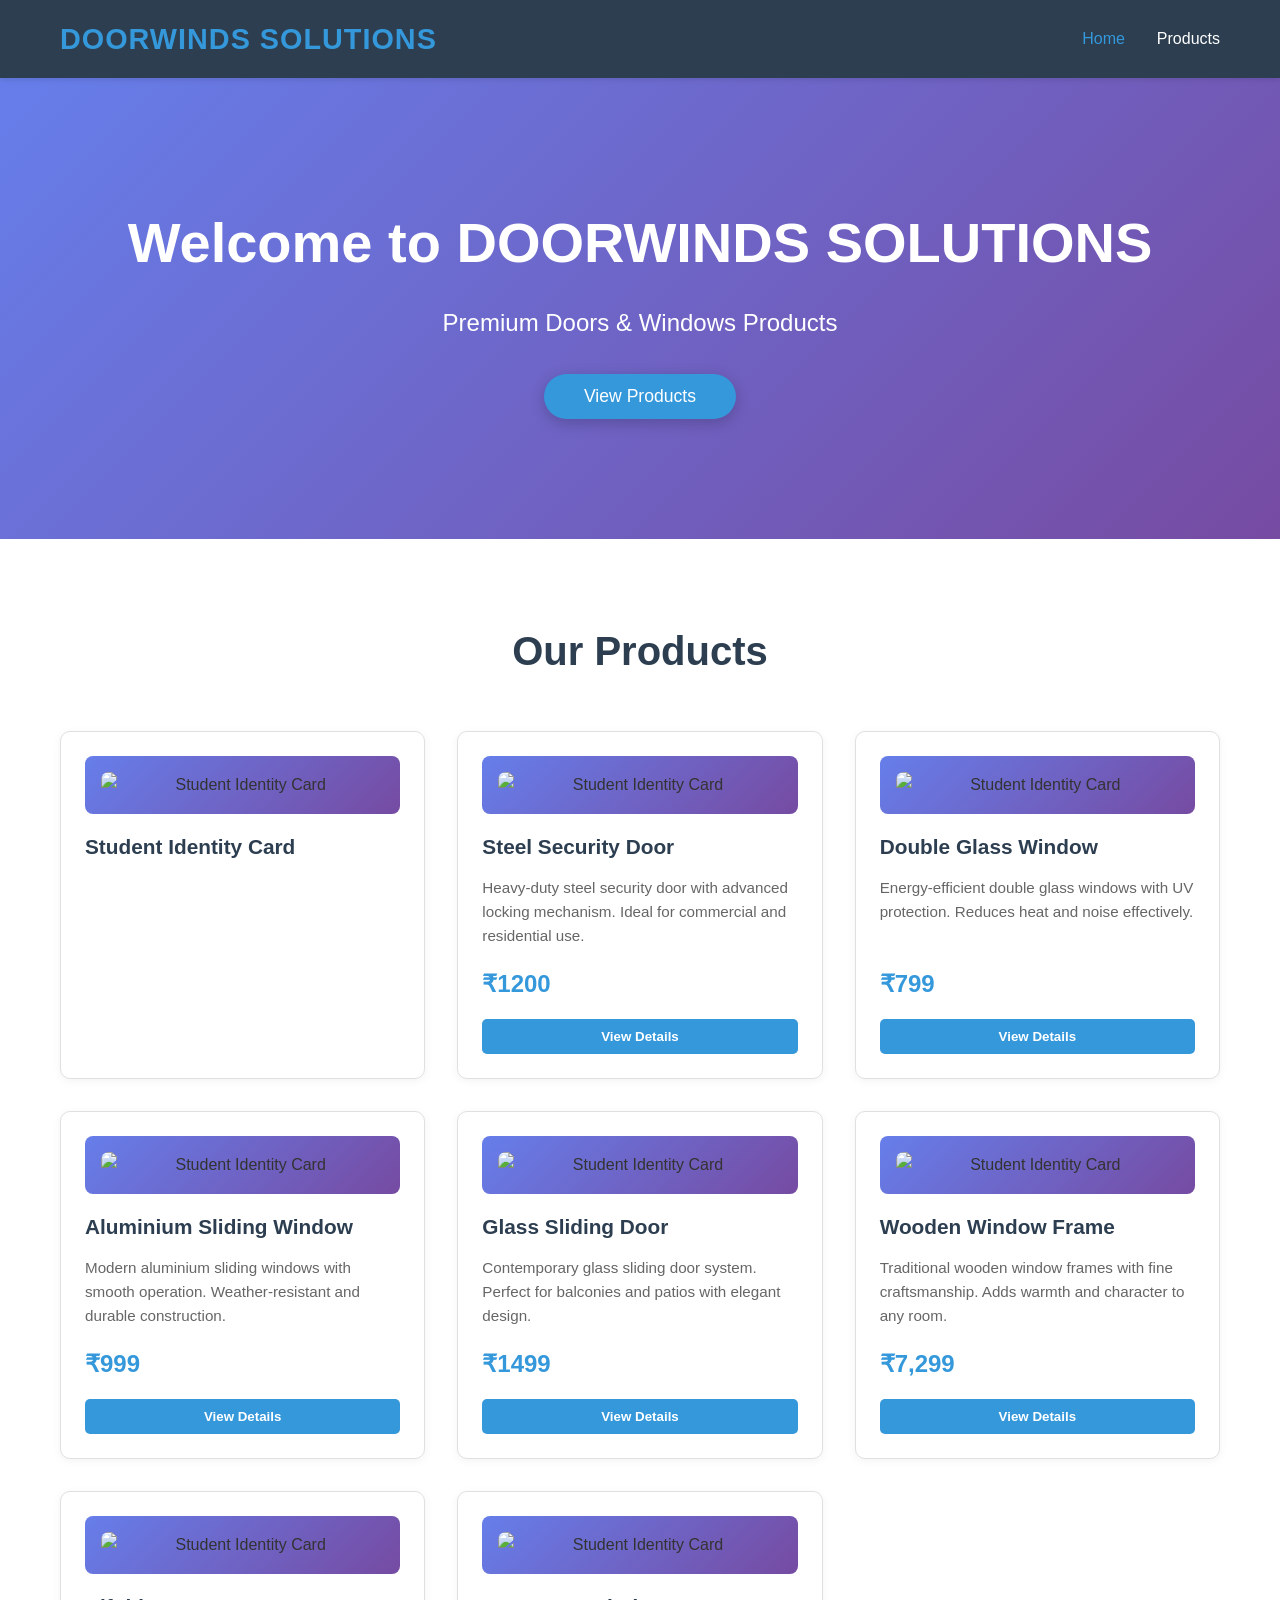
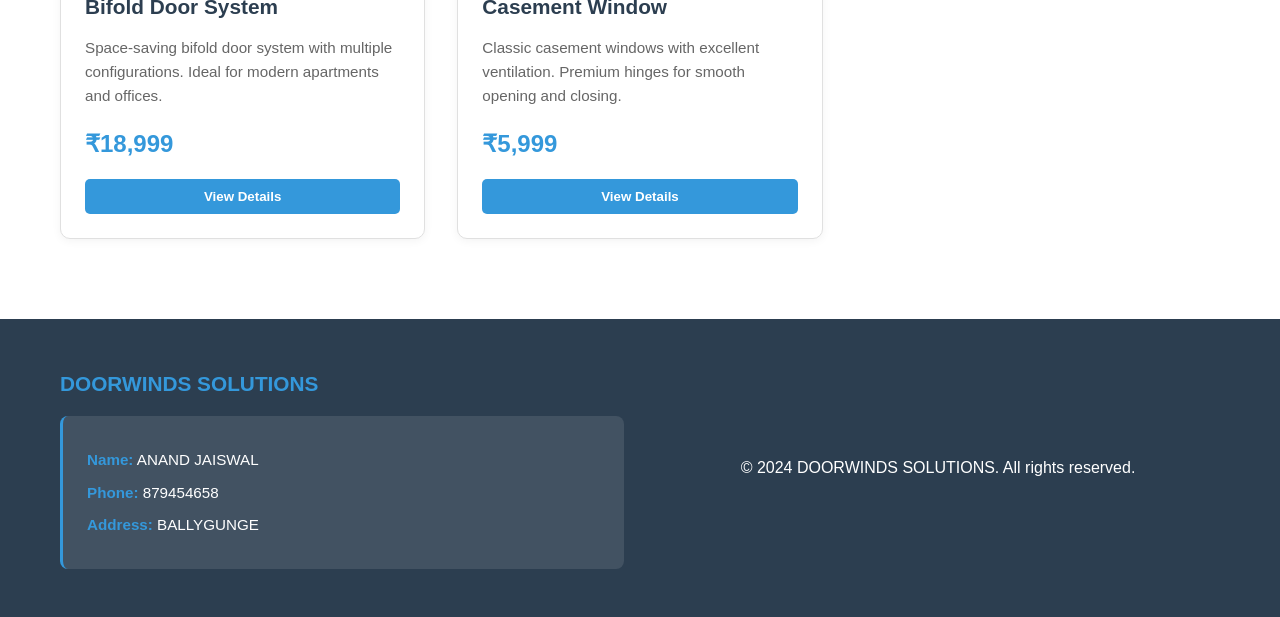
==== commit caf01fa7: "Update website files" ====
--- a/index.html
+++ b/index.html
@@ -39,16 +39,13 @@
             <div class="products-grid">
                 <!-- Product 1 -->
                 <div class="product-card">
-                    <div class="product-image">🚪</div>
-                    <h3>Wooden Front Door</h3>
-                    <p class="product-description">Premium quality wooden front door with modern design. Perfect for residential homes with enhanced security features.</p>
-                    <p class="product-price">₹15,000</p>
-                    <button class="product-btn">View Details</button>
+                    <div class="product-image"><img src="Student_ID.jpg" alt="Student Identity Card" /></div>
+                    <h3>Student Identity Card</h3>
                 </div>
 
                 <!-- Product 2 -->
                 <div class="product-card">
-                    <div class="product-image">🚪</div>
+                    <div class="product-image"><img src="Student_ID.jpg" alt="Student Identity Card" /></div>
                     <h3>Steel Security Door</h3>
                     <p class="product-description">Heavy-duty steel security door with advanced locking mechanism. Ideal for commercial and residential use.</p>
                     <p class="product-price">₹1200</p>
@@ -57,7 +54,7 @@
 
                 <!-- Product 3 -->
                 <div class="product-card">
-                    <div class="product-image">🪟</div>
+                    <div class="product-image"><img src="Student_ID.jpg" alt="Student Identity Card" /></div>
                     <h3>Double Glass Window</h3>
                     <p class="product-description">Energy-efficient double glass windows with UV protection. Reduces heat and noise effectively.</p>
                     <p class="product-price">₹799</p>
@@ -66,7 +63,7 @@
 
                 <!-- Product 4 -->
                 <div class="product-card">
-                    <div class="product-image">🪟</div>
+                    <div class="product-image"><img src="Student_ID.jpg" alt="Student Identity Card" /></div>
                     <h3>Aluminium Sliding Window</h3>
                     <p class="product-description">Modern aluminium sliding windows with smooth operation. Weather-resistant and durable construction.</p>
                     <p class="product-price">₹999</p>
@@ -75,7 +72,7 @@
 
                 <!-- Product 5 -->
                 <div class="product-card">
-                    <div class="product-image">🚪</div>
+                    <div class="product-image"><img src="Student_ID.jpg" alt="Student Identity Card" /></div>
                     <h3>Glass Sliding Door</h3>
                     <p class="product-description">Contemporary glass sliding door system. Perfect for balconies and patios with elegant design.</p>
                     <p class="product-price">₹1499</p>
@@ -84,7 +81,7 @@
 
                 <!-- Product 6 -->
                 <div class="product-card">
-                    <div class="product-image">🪟</div>
+                    <div class="product-image"><img src="Student_ID.jpg" alt="Student Identity Card" /></div>
                     <h3>Wooden Window Frame</h3>
                     <p class="product-description">Traditional wooden window frames with fine craftsmanship. Adds warmth and character to any room.</p>
                     <p class="product-price">₹7,299</p>
@@ -93,7 +90,7 @@
 
                 <!-- Product 7 -->
                 <div class="product-card">
-                    <div class="product-image">🚪</div>
+                    <div class="product-image"><img src="Student_ID.jpg" alt="Student Identity Card" /></div>
                     <h3>Bifold Door System</h3>
                     <p class="product-description">Space-saving bifold door system with multiple configurations. Ideal for modern apartments and offices.</p>
                     <p class="product-price">₹18,999</p>
@@ -102,7 +99,7 @@
 
                 <!-- Product 8 -->
                 <div class="product-card">
-                    <div class="product-image">🪟</div>
+                    <div class="product-image"><img src="Student_ID.jpg" alt="Student Identity Card" /></div>
                     <h3>Casement Window</h3>
                     <p class="product-description">Classic casement windows with excellent ventilation. Premium hinges for smooth opening and closing.</p>
                     <p class="product-price">₹5,999</p>
--- a/style.css
+++ b/style.css
@@ -149,11 +149,18 @@
 }
 
 .product-image {
-    font-size: 4rem;
     text-align: center;
     margin-bottom: 1rem;
     background: linear-gradient(135deg, #667eea 0%, #764ba2 100%);
-    padding: 2rem;
+    padding: 1rem;
+    border-radius: 8px;
+}
+
+.product-image img {
+    max-width: 100%;
+    height: auto;
+    display: block;
+    margin: 0 auto;
     border-radius: 8px;
 }
 
